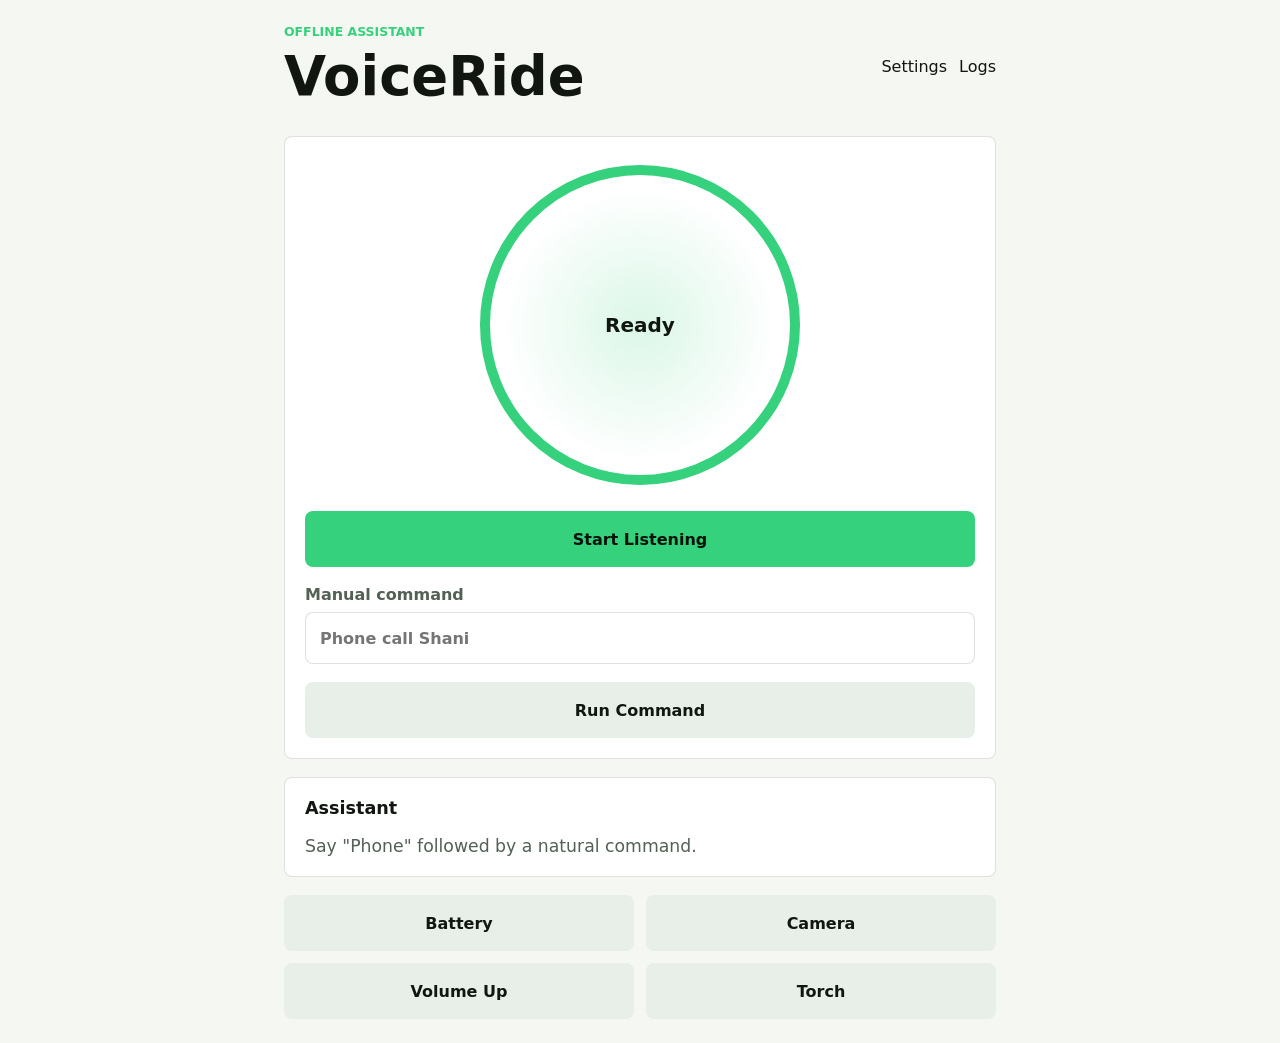
==== templates/index.html @ 1c5b10f2 "3" ====
<!doctype html>
<html lang="en">
  <head>
    <meta charset="utf-8">
    <meta name="viewport" content="width=device-width, initial-scale=1">
    <title>VoiceRide</title>
    <link rel="stylesheet" href="/static/css/styles.css">
  </head>
  <body>
    <main class="app-shell">
      <nav class="top-bar" aria-label="Primary">
        <div>
          <p class="eyebrow">Offline assistant</p>
          <h1>VoiceRide</h1>
        </div>
        <div class="nav-actions">
          <a href="/settings" aria-label="Settings">Settings</a>
          <a href="/logs" aria-label="Logs">Logs</a>
        </div>
      </nav>

      <section class="control-panel" aria-label="Voice assistant control">
        <div class="status-ring" id="statusRing">
          <span id="statusText">Ready</span>
        </div>
        <button class="primary-action" id="listenButton" type="button">Start Listening</button>
        <label class="command-input">
          <span>Manual command</span>
          <input id="commandInput" type="text" placeholder="Phone call Shani">
        </label>
        <button class="secondary-action" id="sendButton" type="button">Run Command</button>
      </section>

      <section class="response-panel" aria-live="polite">
        <h2>Assistant</h2>
        <p id="assistantResponse">Say "Phone" followed by a natural command.</p>
      </section>

      <section class="quick-grid" aria-label="Quick commands">
        <button data-command="battery percentage">Battery</button>
        <button data-command="open camera">Camera</button>
        <button data-command="increase volume">Volume Up</button>
        <button data-command="open torch">Torch</button>
      </section>
    </main>
    <script src="/static/js/app.js"></script>
  </body>
</html>
---- static/css/styles.css ----
:root {
  color-scheme: dark light;
  --bg: #101411;
  --surface: #19211c;
  --surface-alt: #223029;
  --text: #f5f7f2;
  --muted: #b8c3b6;
  --accent: #36d17c;
  --accent-strong: #14a65a;
  --danger: #ff6f61;
  --line: rgba(255, 255, 255, 0.12);
  font-family: Inter, Roboto, system-ui, -apple-system, BlinkMacSystemFont, "Segoe UI", sans-serif;
}

* {
  box-sizing: border-box;
}

body {
  margin: 0;
  background: var(--bg);
  color: var(--text);
}

a {
  color: var(--text);
  text-decoration: none;
}

button,
input,
select {
  font: inherit;
}

.app-shell {
  width: min(760px, 100%);
  min-height: 100vh;
  margin: 0 auto;
  padding: 24px;
}

.top-bar {
  display: flex;
  align-items: center;
  justify-content: space-between;
  gap: 16px;
  margin-bottom: 28px;
}

.top-bar h1 {
  margin: 0;
  font-size: clamp(2rem, 8vw, 3.4rem);
}

.eyebrow {
  margin: 0 0 6px;
  color: var(--accent);
  font-size: 0.78rem;
  font-weight: 700;
  text-transform: uppercase;
}

.nav-actions {
  display: flex;
  gap: 12px;
}

.control-panel,
.response-panel,
.settings-form,
.log-list {
  display: grid;
  gap: 18px;
  padding: 20px;
  background: var(--surface);
  border: 1px solid var(--line);
  border-radius: 8px;
}

.status-ring {
  display: grid;
  place-items: center;
  width: min(72vw, 320px);
  aspect-ratio: 1;
  margin: 8px auto;
  border: 10px solid var(--accent);
  border-radius: 50%;
  background: radial-gradient(circle, rgba(54, 209, 124, 0.18), transparent 65%);
  font-size: 1.25rem;
  font-weight: 800;
}

.status-ring.listening {
  border-color: #5dd7ff;
}

.primary-action,
.secondary-action,
.quick-grid button {
  min-height: 56px;
  border: 0;
  border-radius: 8px;
  cursor: pointer;
  font-weight: 800;
}

.primary-action {
  background: var(--accent);
  color: #07120b;
}

.secondary-action,
.quick-grid button {
  background: var(--surface-alt);
  color: var(--text);
}

.command-input,
.settings-form label {
  display: grid;
  gap: 8px;
  color: var(--muted);
  font-weight: 700;
}

input,
select {
  min-height: 52px;
  border: 1px solid var(--line);
  border-radius: 8px;
  background: #0c110e;
  color: var(--text);
  padding: 0 14px;
}

.response-panel,
.quick-grid,
.settings-form,
.log-list {
  margin-top: 18px;
}

.response-panel h2 {
  margin: 0;
  font-size: 1.1rem;
}

.response-panel p {
  margin: 0;
  color: var(--muted);
  font-size: 1.08rem;
}

.quick-grid {
  display: grid;
  grid-template-columns: repeat(2, minmax(0, 1fr));
  gap: 12px;
}

.toggle {
  grid-template-columns: auto 1fr;
  align-items: center;
}

.toggle input {
  min-height: auto;
  width: 22px;
  height: 22px;
}

.permission-list,
.log-list {
  display: grid;
  gap: 12px;
}

.permission-item,
.log-item {
  padding: 14px;
  background: var(--surface-alt);
  border-radius: 8px;
}

.permission-item p,
.log-item p {
  margin: 5px 0 0;
  color: var(--muted);
}

@media (prefers-color-scheme: light) {
  :root {
    --bg: #f5f7f2;
    --surface: #ffffff;
    --surface-alt: #e8efe8;
    --text: #111611;
    --muted: #536055;
    --line: rgba(0, 0, 0, 0.12);
  }

  input,
  select {
    background: #ffffff;
  }
}
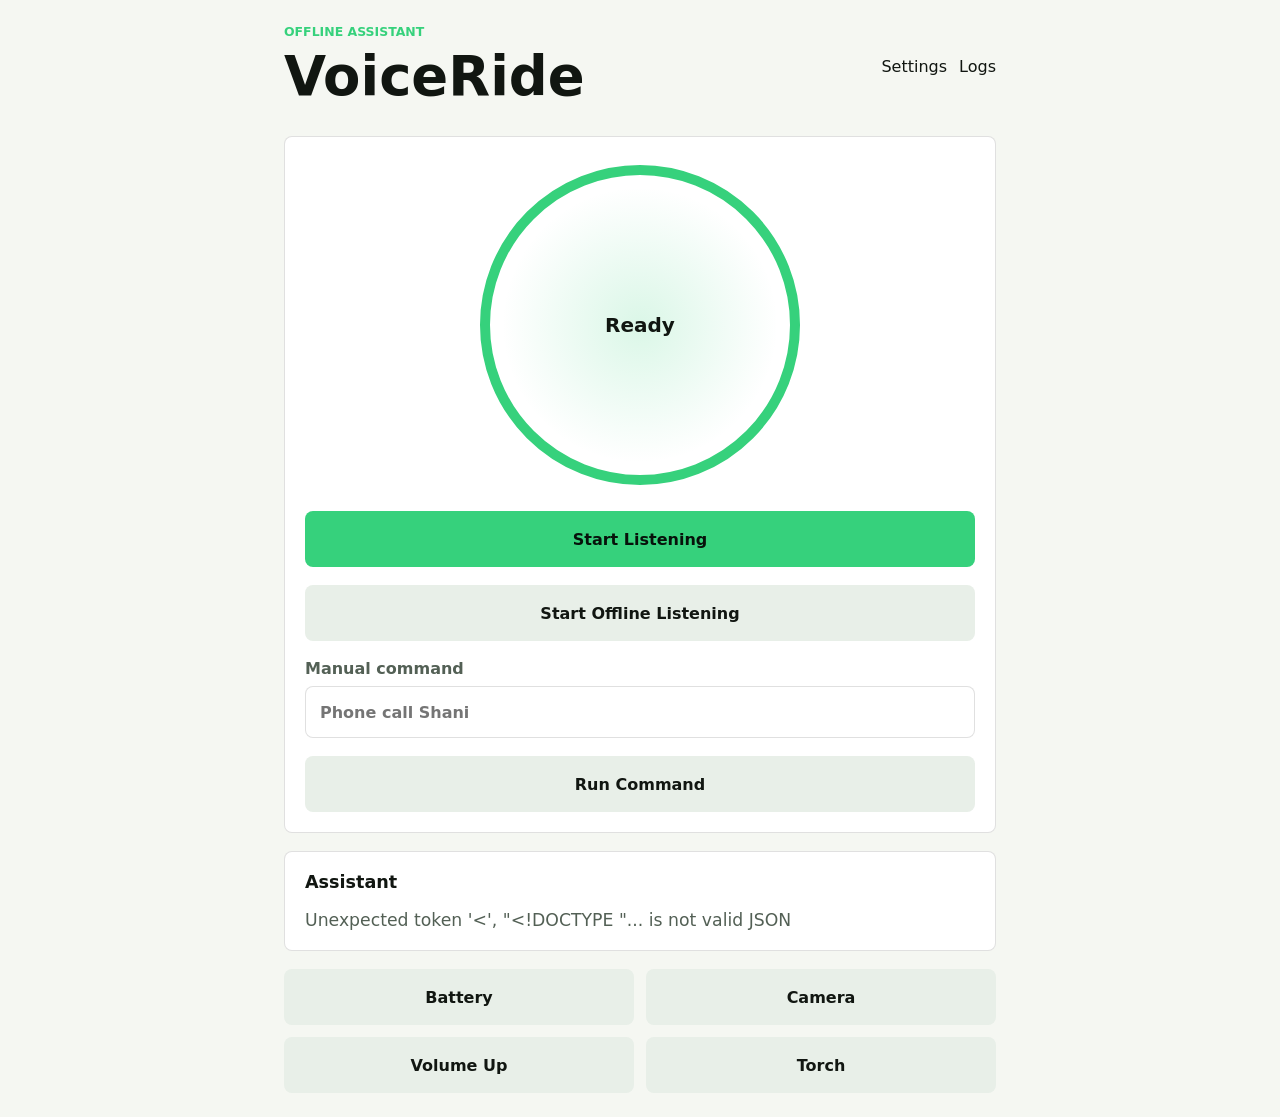
==== commit 80720405: "v 0.1.4" ====
--- a/templates/index.html
+++ b/templates/index.html
@@ -24,6 +24,7 @@
           <span id="statusText">Ready</span>
         </div>
         <button class="primary-action" id="listenButton" type="button">Start Listening</button>
+        <button class="secondary-action" id="offlineListenButton" type="button">Start Offline Listening</button>
         <label class="command-input">
           <span>Manual command</span>
           <input id="commandInput" type="text" placeholder="Phone call Shani">
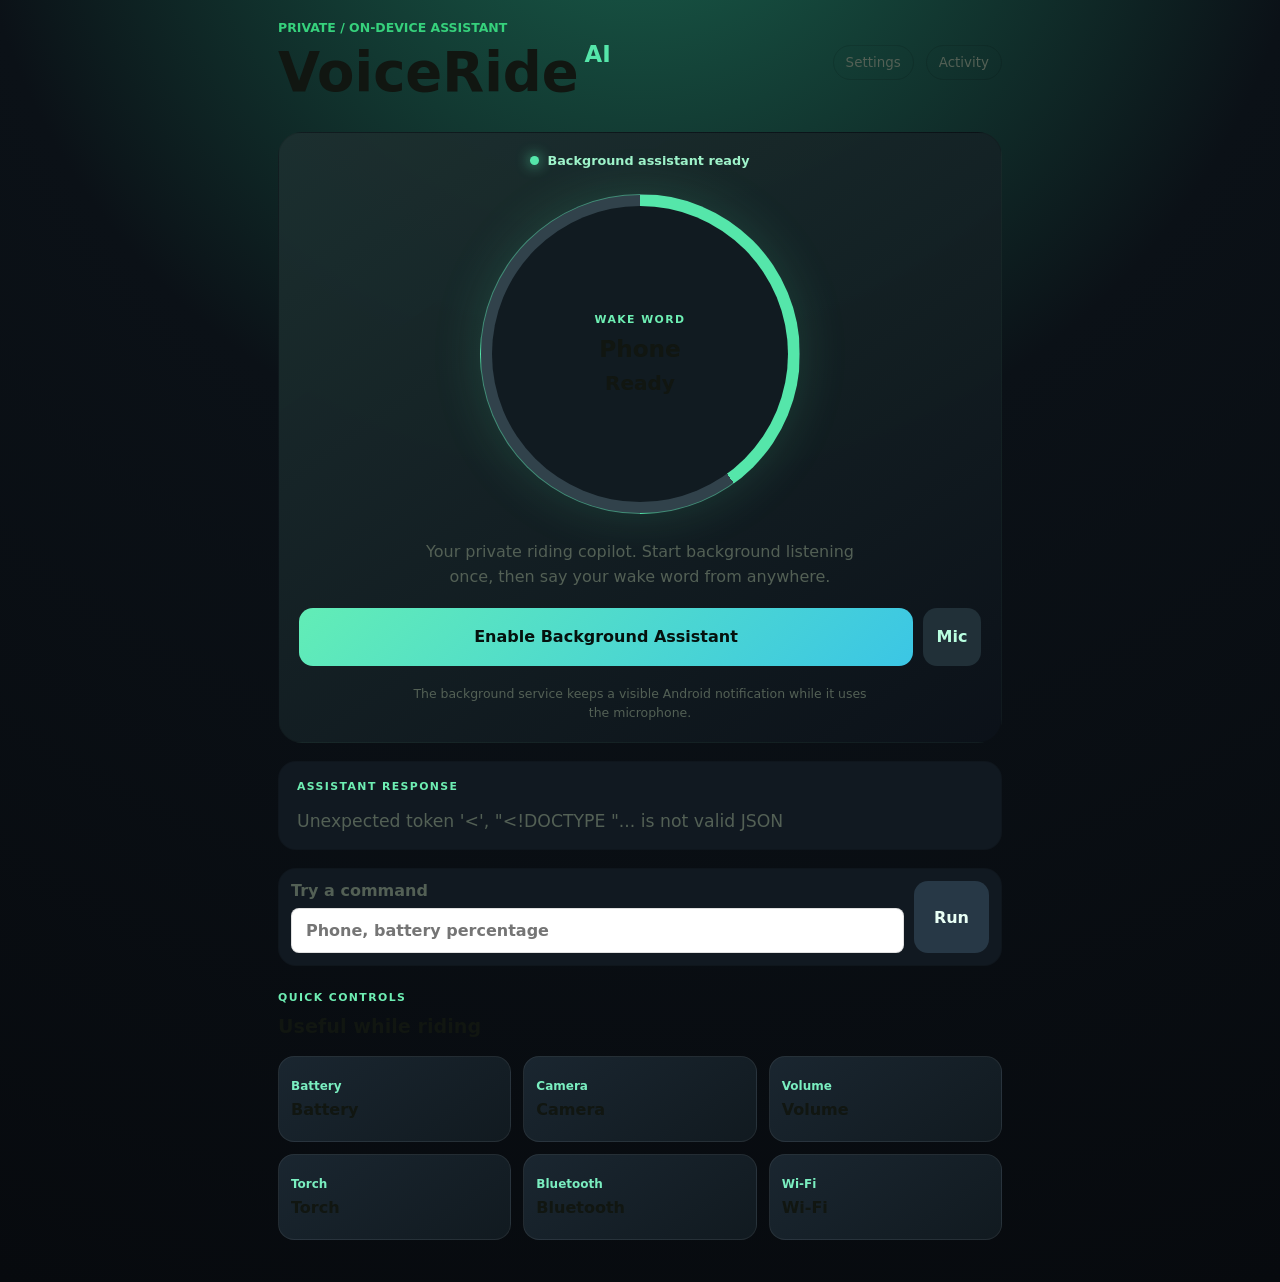
==== commit 17b1a27d: "0.1.5" ====
--- a/templates/index.html
+++ b/templates/index.html
@@ -1,49 +1,9 @@
 <!doctype html>
-<html lang="en">
-  <head>
-    <meta charset="utf-8">
-    <meta name="viewport" content="width=device-width, initial-scale=1">
-    <title>VoiceRide</title>
-    <link rel="stylesheet" href="/static/css/styles.css">
-  </head>
-  <body>
-    <main class="app-shell">
-      <nav class="top-bar" aria-label="Primary">
-        <div>
-          <p class="eyebrow">Offline assistant</p>
-          <h1>VoiceRide</h1>
-        </div>
-        <div class="nav-actions">
-          <a href="/settings" aria-label="Settings">Settings</a>
-          <a href="/logs" aria-label="Logs">Logs</a>
-        </div>
-      </nav>
-
-      <section class="control-panel" aria-label="Voice assistant control">
-        <div class="status-ring" id="statusRing">
-          <span id="statusText">Ready</span>
-        </div>
-        <button class="primary-action" id="listenButton" type="button">Start Listening</button>
-        <button class="secondary-action" id="offlineListenButton" type="button">Start Offline Listening</button>
-        <label class="command-input">
-          <span>Manual command</span>
-          <input id="commandInput" type="text" placeholder="Phone call Shani">
-        </label>
-        <button class="secondary-action" id="sendButton" type="button">Run Command</button>
-      </section>
-
-      <section class="response-panel" aria-live="polite">
-        <h2>Assistant</h2>
-        <p id="assistantResponse">Say "Phone" followed by a natural command.</p>
-      </section>
-
-      <section class="quick-grid" aria-label="Quick commands">
-        <button data-command="battery percentage">Battery</button>
-        <button data-command="open camera">Camera</button>
-        <button data-command="increase volume">Volume Up</button>
-        <button data-command="open torch">Torch</button>
-      </section>
-    </main>
-    <script src="/static/js/app.js"></script>
-  </body>
-</html>
+<html lang="en"><head><meta charset="utf-8"><meta name="viewport" content="width=device-width, initial-scale=1"><title>VoiceRide</title><link rel="stylesheet" href="/static/css/styles.css"></head>
+<body><main class="app-shell">
+<nav class="top-bar"><div><p class="eyebrow">PRIVATE / ON-DEVICE ASSISTANT</p><h1>VoiceRide<span>AI</span></h1></div><div class="nav-actions"><a href="/settings">Settings</a><a href="/logs">Activity</a></div></nav>
+<section class="hero control-panel"><div class="service-pill"><i></i><span id="serviceState">Background assistant ready</span></div><div class="status-ring" id="statusRing"><div class="ring-core"><small>WAKE WORD</small><strong>Phone</strong><span id="statusText">Ready</span></div></div><p class="hero-copy">Your private riding copilot. Start background listening once, then say your wake word from anywhere.</p><div class="action-row"><button class="primary-action" id="offlineListenButton" type="button">Enable Background Assistant</button><button class="icon-action" id="listenButton" type="button" aria-label="One-time listening">Mic</button></div><p class="hint">The background service keeps a visible Android notification while it uses the microphone.</p></section>
+<section class="response-panel" aria-live="polite"><div class="panel-label">ASSISTANT RESPONSE</div><p id="assistantResponse">Say "Phone" followed by a command, for example "Phone turn on torch."</p></section>
+<section class="command-card"><label class="command-input"><span>Try a command</span><input id="commandInput" type="text" placeholder="Phone, battery percentage"></label><button class="send-action" id="sendButton" type="button">Run</button></section>
+<section class="quick-section"><div><p class="panel-label">QUICK CONTROLS</p><h2>Useful while riding</h2></div><div class="quick-grid"><button data-command="battery percentage"><b>Battery</b>Battery</button><button data-command="open camera"><b>Camera</b>Camera</button><button data-command="increase volume"><b>Volume</b>Volume</button><button data-command="open torch"><b>Torch</b>Torch</button><button data-command="open bluetooth"><b>Bluetooth</b>Bluetooth</button><button data-command="open wifi"><b>Wi-Fi</b>Wi-Fi</button></div></section>
+</main><script src="/static/js/app.js"></script></body></html>
--- a/static/css/styles.css
+++ b/static/css/styles.css
@@ -203,3 +203,6 @@
     background: #ffffff;
   }
 }
+
+body{background:radial-gradient(circle at 50% -15%,#1a654f 0,#0b1117 42%,#070a0e 100%);min-height:100vh}
+.app-shell{max-width:760px;padding:20px 18px 42px}.top-bar h1 span{color:#55e6aa;font-size:.42em;margin-left:6px;vertical-align:top}.nav-actions a{padding:9px 12px;border:1px solid var(--line);border-radius:99px;color:var(--muted);font-size:.84rem}.hero{overflow:hidden;text-align:center;background:linear-gradient(145deg,rgba(29,48,48,.94),rgba(12,18,25,.95));border-radius:24px}.service-pill{display:flex;align-items:center;justify-content:center;gap:8px;color:#9ff3ca;font-size:.8rem;font-weight:700}.service-pill i{width:9px;height:9px;border-radius:50%;background:#55e6aa;box-shadow:0 0 14px #55e6aa}.status-ring{border:1px solid rgba(85,230,170,.45);padding:11px;background:conic-gradient(#55e6aa 0 40%,#31424b 40% 100%);box-shadow:0 0 50px rgba(85,230,170,.16)}.ring-core{width:100%;height:100%;border-radius:50%;background:#111b21;display:grid;place-content:center;gap:9px}.ring-core small,.panel-label{font-size:.68rem;font-weight:800;letter-spacing:.13em;color:#6eeeb3}.ring-core strong{font-size:1.45rem}.hero-copy,.hint{margin:0 auto;color:var(--muted);line-height:1.55;max-width:470px}.hint{font-size:.78rem}.action-row{display:grid;grid-template-columns:1fr 58px;gap:10px}.primary-action,.icon-action,.send-action{border:0;border-radius:14px;font-weight:800;cursor:pointer}.primary-action{min-height:58px;background:linear-gradient(135deg,#62edb6,#3bc6e5);color:#05110e}.icon-action{background:#213038;color:#b9ffe0}.response-panel,.command-card{border-radius:18px;background:rgba(20,29,37,.82);border:1px solid var(--line)}.response-panel{padding:18px}.command-card{margin-top:18px;padding:12px;display:grid;grid-template-columns:1fr auto;gap:10px}.command-card input{min-height:45px}.send-action{padding:0 20px;background:#273846;color:#e9fff5}.quick-section{margin-top:25px}.quick-section h2{margin:5px 0 14px;font-size:1.2rem}.quick-grid{grid-template-columns:repeat(3,1fr)}.quick-grid button{min-height:86px;border-radius:16px;text-align:left;padding:12px;background:linear-gradient(145deg,#1a2630,#111a20);border:1px solid rgba(255,255,255,.07)}.quick-grid b{display:block;color:#7aeec0;font-size:.75rem;margin-bottom:7px}.status-ring.listening{animation:pulse 1.3s infinite;border-color:#79edff}@keyframes pulse{50%{transform:scale(1.025);box-shadow:0 0 65px rgba(92,222,255,.35)}}@media(max-width:420px){.quick-grid{grid-template-columns:repeat(2,1fr)}}
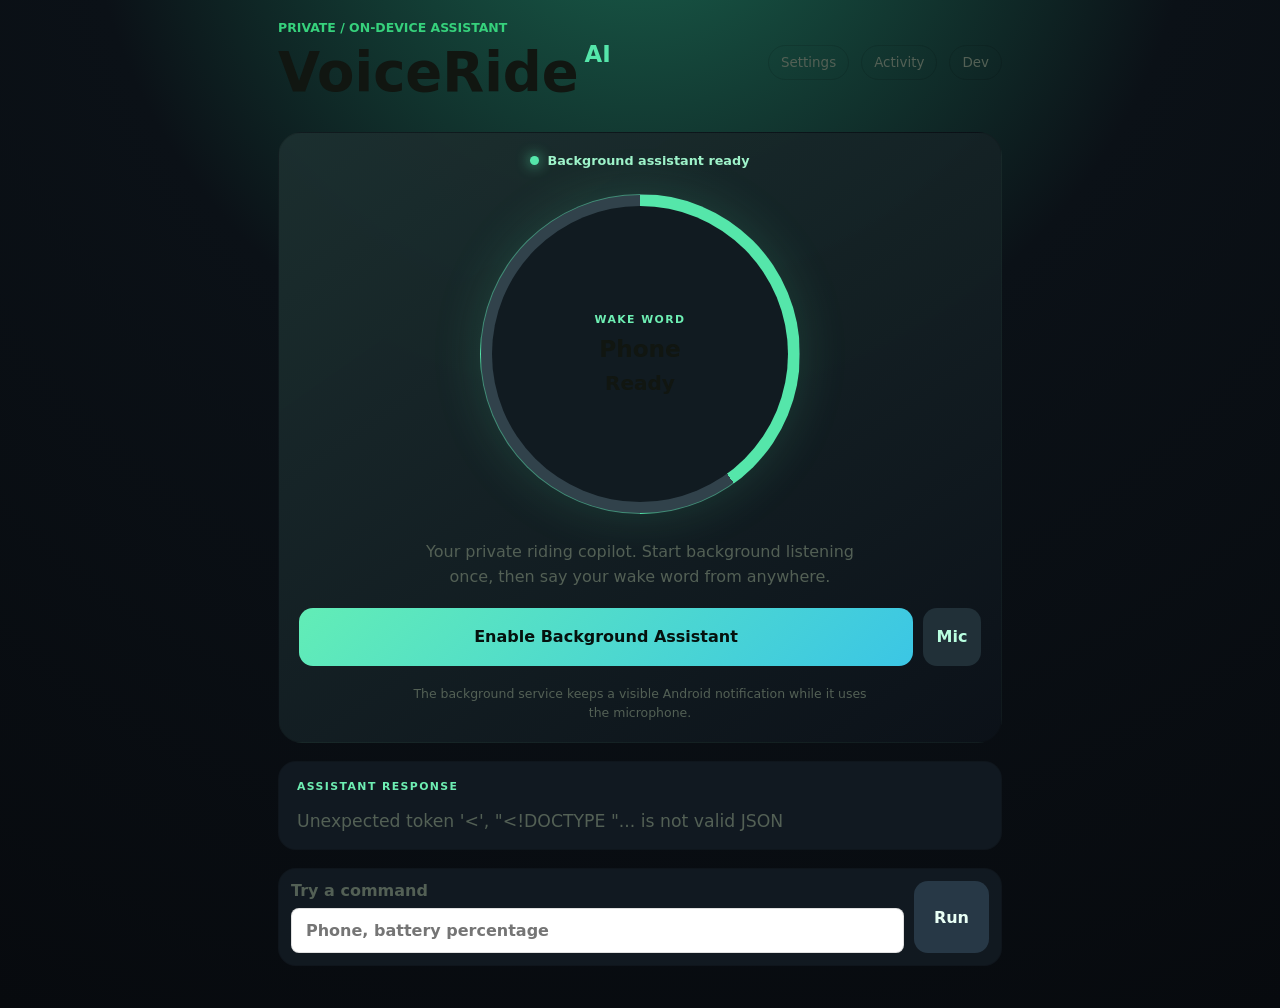
==== commit 1c3625f5: "0.1.6" ====
--- a/templates/index.html
+++ b/templates/index.html
@@ -1,9 +1,8 @@
-<!doctype html>
+﻿<!doctype html>
 <html lang="en"><head><meta charset="utf-8"><meta name="viewport" content="width=device-width, initial-scale=1"><title>VoiceRide</title><link rel="stylesheet" href="/static/css/styles.css"></head>
 <body><main class="app-shell">
-<nav class="top-bar"><div><p class="eyebrow">PRIVATE / ON-DEVICE ASSISTANT</p><h1>VoiceRide<span>AI</span></h1></div><div class="nav-actions"><a href="/settings">Settings</a><a href="/logs">Activity</a></div></nav>
+<nav class="top-bar"><div><p class="eyebrow">PRIVATE / ON-DEVICE ASSISTANT</p><h1>VoiceRide<span>AI</span></h1></div><div class="nav-actions"><a href="/settings">Settings</a><a href="/logs">Activity</a><a href="/developer">Dev</a></div></nav>
 <section class="hero control-panel"><div class="service-pill"><i></i><span id="serviceState">Background assistant ready</span></div><div class="status-ring" id="statusRing"><div class="ring-core"><small>WAKE WORD</small><strong>Phone</strong><span id="statusText">Ready</span></div></div><p class="hero-copy">Your private riding copilot. Start background listening once, then say your wake word from anywhere.</p><div class="action-row"><button class="primary-action" id="offlineListenButton" type="button">Enable Background Assistant</button><button class="icon-action" id="listenButton" type="button" aria-label="One-time listening">Mic</button></div><p class="hint">The background service keeps a visible Android notification while it uses the microphone.</p></section>
 <section class="response-panel" aria-live="polite"><div class="panel-label">ASSISTANT RESPONSE</div><p id="assistantResponse">Say "Phone" followed by a command, for example "Phone turn on torch."</p></section>
 <section class="command-card"><label class="command-input"><span>Try a command</span><input id="commandInput" type="text" placeholder="Phone, battery percentage"></label><button class="send-action" id="sendButton" type="button">Run</button></section>
-<section class="quick-section"><div><p class="panel-label">QUICK CONTROLS</p><h2>Useful while riding</h2></div><div class="quick-grid"><button data-command="battery percentage"><b>Battery</b>Battery</button><button data-command="open camera"><b>Camera</b>Camera</button><button data-command="increase volume"><b>Volume</b>Volume</button><button data-command="open torch"><b>Torch</b>Torch</button><button data-command="open bluetooth"><b>Bluetooth</b>Bluetooth</button><button data-command="open wifi"><b>Wi-Fi</b>Wi-Fi</button></div></section>
-</main><script src="/static/js/app.js"></script></body></html>+</main><script src="/static/js/app.js"></script></body></html>
--- a/static/css/styles.css
+++ b/static/css/styles.css
@@ -205,4 +205,4 @@
 }
 
 body{background:radial-gradient(circle at 50% -15%,#1a654f 0,#0b1117 42%,#070a0e 100%);min-height:100vh}
-.app-shell{max-width:760px;padding:20px 18px 42px}.top-bar h1 span{color:#55e6aa;font-size:.42em;margin-left:6px;vertical-align:top}.nav-actions a{padding:9px 12px;border:1px solid var(--line);border-radius:99px;color:var(--muted);font-size:.84rem}.hero{overflow:hidden;text-align:center;background:linear-gradient(145deg,rgba(29,48,48,.94),rgba(12,18,25,.95));border-radius:24px}.service-pill{display:flex;align-items:center;justify-content:center;gap:8px;color:#9ff3ca;font-size:.8rem;font-weight:700}.service-pill i{width:9px;height:9px;border-radius:50%;background:#55e6aa;box-shadow:0 0 14px #55e6aa}.status-ring{border:1px solid rgba(85,230,170,.45);padding:11px;background:conic-gradient(#55e6aa 0 40%,#31424b 40% 100%);box-shadow:0 0 50px rgba(85,230,170,.16)}.ring-core{width:100%;height:100%;border-radius:50%;background:#111b21;display:grid;place-content:center;gap:9px}.ring-core small,.panel-label{font-size:.68rem;font-weight:800;letter-spacing:.13em;color:#6eeeb3}.ring-core strong{font-size:1.45rem}.hero-copy,.hint{margin:0 auto;color:var(--muted);line-height:1.55;max-width:470px}.hint{font-size:.78rem}.action-row{display:grid;grid-template-columns:1fr 58px;gap:10px}.primary-action,.icon-action,.send-action{border:0;border-radius:14px;font-weight:800;cursor:pointer}.primary-action{min-height:58px;background:linear-gradient(135deg,#62edb6,#3bc6e5);color:#05110e}.icon-action{background:#213038;color:#b9ffe0}.response-panel,.command-card{border-radius:18px;background:rgba(20,29,37,.82);border:1px solid var(--line)}.response-panel{padding:18px}.command-card{margin-top:18px;padding:12px;display:grid;grid-template-columns:1fr auto;gap:10px}.command-card input{min-height:45px}.send-action{padding:0 20px;background:#273846;color:#e9fff5}.quick-section{margin-top:25px}.quick-section h2{margin:5px 0 14px;font-size:1.2rem}.quick-grid{grid-template-columns:repeat(3,1fr)}.quick-grid button{min-height:86px;border-radius:16px;text-align:left;padding:12px;background:linear-gradient(145deg,#1a2630,#111a20);border:1px solid rgba(255,255,255,.07)}.quick-grid b{display:block;color:#7aeec0;font-size:.75rem;margin-bottom:7px}.status-ring.listening{animation:pulse 1.3s infinite;border-color:#79edff}@keyframes pulse{50%{transform:scale(1.025);box-shadow:0 0 65px rgba(92,222,255,.35)}}@media(max-width:420px){.quick-grid{grid-template-columns:repeat(2,1fr)}}+.app-shell{max-width:760px;padding:20px 18px 42px}.top-bar h1 span{color:#55e6aa;font-size:.42em;margin-left:6px;vertical-align:top}.nav-actions a{padding:9px 12px;border:1px solid var(--line);border-radius:99px;color:var(--muted);font-size:.84rem}.hero{overflow:hidden;text-align:center;background:linear-gradient(145deg,rgba(29,48,48,.94),rgba(12,18,25,.95));border-radius:24px}.service-pill{display:flex;align-items:center;justify-content:center;gap:8px;color:#9ff3ca;font-size:.8rem;font-weight:700}.service-pill i{width:9px;height:9px;border-radius:50%;background:#55e6aa;box-shadow:0 0 14px #55e6aa}.status-ring{border:1px solid rgba(85,230,170,.45);padding:11px;background:conic-gradient(#55e6aa 0 40%,#31424b 40% 100%);box-shadow:0 0 50px rgba(85,230,170,.16)}.ring-core{width:100%;height:100%;border-radius:50%;background:#111b21;display:grid;place-content:center;gap:9px}.ring-core small,.panel-label{font-size:.68rem;font-weight:800;letter-spacing:.13em;color:#6eeeb3}.ring-core strong{font-size:1.45rem}.hero-copy,.hint{margin:0 auto;color:var(--muted);line-height:1.55;max-width:470px}.hint{font-size:.78rem}.action-row{display:grid;grid-template-columns:1fr 58px;gap:10px}.primary-action,.icon-action,.send-action{border:0;border-radius:14px;font-weight:800;cursor:pointer}.primary-action{min-height:58px;background:linear-gradient(135deg,#62edb6,#3bc6e5);color:#05110e}.icon-action{background:#213038;color:#b9ffe0}.response-panel,.command-card{border-radius:18px;background:rgba(20,29,37,.82);border:1px solid var(--line)}.response-panel{padding:18px}.command-card{margin-top:18px;padding:12px;display:grid;grid-template-columns:1fr auto;gap:10px}.command-card input{min-height:45px}.send-action{padding:0 20px;background:#273846;color:#e9fff5}.quick-section{margin-top:25px}.quick-section h2{margin:5px 0 14px;font-size:1.2rem}.quick-grid{grid-template-columns:repeat(3,1fr)}.quick-grid button{min-height:86px;border-radius:16px;text-align:left;padding:12px;background:linear-gradient(145deg,#1a2630,#111a20);border:1px solid rgba(255,255,255,.07)}.quick-grid b{display:block;color:#7aeec0;font-size:.75rem;margin-bottom:7px}.status-ring.listening{animation:pulse 1.3s infinite;border-color:#79edff}@keyframes pulse{50%{transform:scale(1.025);box-shadow:0 0 65px rgba(92,222,255,.35)}}@media(max-width:420px){.quick-grid{grid-template-columns:repeat(2,1fr)}}.developer-shell pre{max-height:42vh;overflow:auto;white-space:pre-wrap;color:#bafee0;font-size:.73rem}.diag-row{margin:8px 0;padding:10px;border-radius:10px;background:#1a2931}.diag-row.pass{border-left:3px solid #59f0aa}.diag-row.fail{border-left:3px solid #ff6680}@media(max-height:720px){.top-bar{margin-bottom:12px}.control-panel{gap:10px;padding:14px}.status-ring{width:min(49vw,220px)}.hero-copy,.hint{font-size:.78rem}.response-panel{margin-top:10px}.command-card{margin-top:10px}.app-shell{padding-top:12px}}
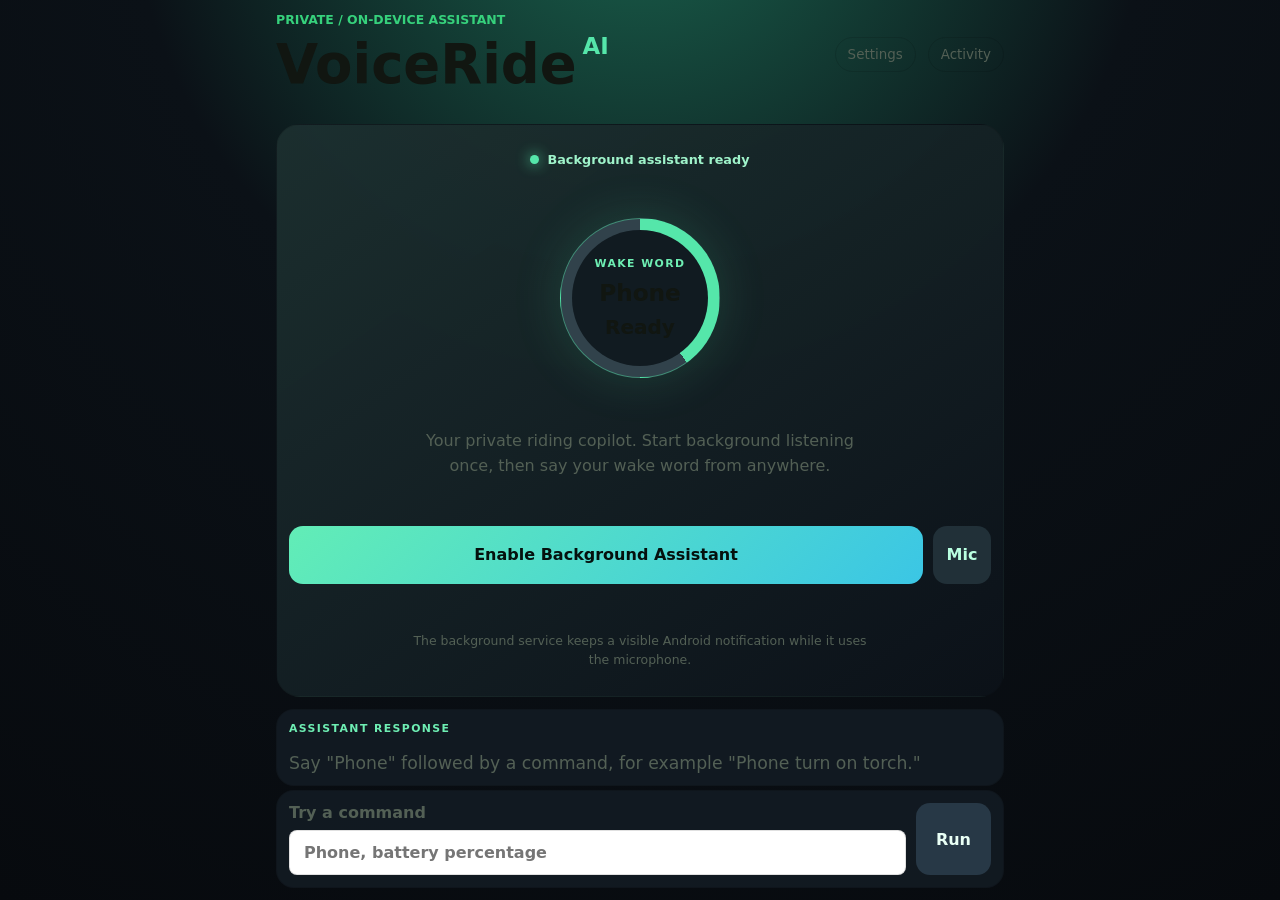
==== commit 0c631c7a: "0.1.9" ====
--- a/templates/index.html
+++ b/templates/index.html
@@ -1,7 +1,7 @@
-﻿<!doctype html>
+<!doctype html>
 <html lang="en"><head><meta charset="utf-8"><meta name="viewport" content="width=device-width, initial-scale=1"><title>VoiceRide</title><link rel="stylesheet" href="/static/css/styles.css"></head>
 <body><main class="app-shell">
-<nav class="top-bar"><div><p class="eyebrow">PRIVATE / ON-DEVICE ASSISTANT</p><h1>VoiceRide<span>AI</span></h1></div><div class="nav-actions"><a href="/settings">Settings</a><a href="/logs">Activity</a><a href="/developer">Dev</a></div></nav>
+<nav class="top-bar"><div><p class="eyebrow">PRIVATE / ON-DEVICE ASSISTANT</p><h1>VoiceRide<span>AI</span></h1></div><div class="nav-actions"><a href="/settings">Settings</a><a href="/logs">Activity</a></div></nav>
 <section class="hero control-panel"><div class="service-pill"><i></i><span id="serviceState">Background assistant ready</span></div><div class="status-ring" id="statusRing"><div class="ring-core"><small>WAKE WORD</small><strong>Phone</strong><span id="statusText">Ready</span></div></div><p class="hero-copy">Your private riding copilot. Start background listening once, then say your wake word from anywhere.</p><div class="action-row"><button class="primary-action" id="offlineListenButton" type="button">Enable Background Assistant</button><button class="icon-action" id="listenButton" type="button" aria-label="One-time listening">Mic</button></div><p class="hint">The background service keeps a visible Android notification while it uses the microphone.</p></section>
 <section class="response-panel" aria-live="polite"><div class="panel-label">ASSISTANT RESPONSE</div><p id="assistantResponse">Say "Phone" followed by a command, for example "Phone turn on torch."</p></section>
 <section class="command-card"><label class="command-input"><span>Try a command</span><input id="commandInput" type="text" placeholder="Phone, battery percentage"></label><button class="send-action" id="sendButton" type="button">Run</button></section>
--- a/static/css/styles.css
+++ b/static/css/styles.css
@@ -206,3 +206,68 @@
 
 body{background:radial-gradient(circle at 50% -15%,#1a654f 0,#0b1117 42%,#070a0e 100%);min-height:100vh}
 .app-shell{max-width:760px;padding:20px 18px 42px}.top-bar h1 span{color:#55e6aa;font-size:.42em;margin-left:6px;vertical-align:top}.nav-actions a{padding:9px 12px;border:1px solid var(--line);border-radius:99px;color:var(--muted);font-size:.84rem}.hero{overflow:hidden;text-align:center;background:linear-gradient(145deg,rgba(29,48,48,.94),rgba(12,18,25,.95));border-radius:24px}.service-pill{display:flex;align-items:center;justify-content:center;gap:8px;color:#9ff3ca;font-size:.8rem;font-weight:700}.service-pill i{width:9px;height:9px;border-radius:50%;background:#55e6aa;box-shadow:0 0 14px #55e6aa}.status-ring{border:1px solid rgba(85,230,170,.45);padding:11px;background:conic-gradient(#55e6aa 0 40%,#31424b 40% 100%);box-shadow:0 0 50px rgba(85,230,170,.16)}.ring-core{width:100%;height:100%;border-radius:50%;background:#111b21;display:grid;place-content:center;gap:9px}.ring-core small,.panel-label{font-size:.68rem;font-weight:800;letter-spacing:.13em;color:#6eeeb3}.ring-core strong{font-size:1.45rem}.hero-copy,.hint{margin:0 auto;color:var(--muted);line-height:1.55;max-width:470px}.hint{font-size:.78rem}.action-row{display:grid;grid-template-columns:1fr 58px;gap:10px}.primary-action,.icon-action,.send-action{border:0;border-radius:14px;font-weight:800;cursor:pointer}.primary-action{min-height:58px;background:linear-gradient(135deg,#62edb6,#3bc6e5);color:#05110e}.icon-action{background:#213038;color:#b9ffe0}.response-panel,.command-card{border-radius:18px;background:rgba(20,29,37,.82);border:1px solid var(--line)}.response-panel{padding:18px}.command-card{margin-top:18px;padding:12px;display:grid;grid-template-columns:1fr auto;gap:10px}.command-card input{min-height:45px}.send-action{padding:0 20px;background:#273846;color:#e9fff5}.quick-section{margin-top:25px}.quick-section h2{margin:5px 0 14px;font-size:1.2rem}.quick-grid{grid-template-columns:repeat(3,1fr)}.quick-grid button{min-height:86px;border-radius:16px;text-align:left;padding:12px;background:linear-gradient(145deg,#1a2630,#111a20);border:1px solid rgba(255,255,255,.07)}.quick-grid b{display:block;color:#7aeec0;font-size:.75rem;margin-bottom:7px}.status-ring.listening{animation:pulse 1.3s infinite;border-color:#79edff}@keyframes pulse{50%{transform:scale(1.025);box-shadow:0 0 65px rgba(92,222,255,.35)}}@media(max-width:420px){.quick-grid{grid-template-columns:repeat(2,1fr)}}.developer-shell pre{max-height:42vh;overflow:auto;white-space:pre-wrap;color:#bafee0;font-size:.73rem}.diag-row{margin:8px 0;padding:10px;border-radius:10px;background:#1a2931}.diag-row.pass{border-left:3px solid #59f0aa}.diag-row.fail{border-left:3px solid #ff6680}@media(max-height:720px){.top-bar{margin-bottom:12px}.control-panel{gap:10px;padding:14px}.status-ring{width:min(49vw,220px)}.hero-copy,.hint{font-size:.78rem}.response-panel{margin-top:10px}.command-card{margin-top:10px}.app-shell{padding-top:12px}}
+
+/* Ensure the application is 100% viewport-height and fits exactly on one page without scrolling */
+html, body {
+  margin: 0;
+  padding: 0;
+  width: 100%;
+  height: 100dvh;
+  overflow: hidden;
+}
+
+.app-shell {
+  height: 100dvh;
+  display: flex;
+  flex-direction: column;
+  justify-content: space-between;
+  padding: 12px 16px;
+  overflow: hidden;
+  box-sizing: border-box;
+}
+
+.control-panel.hero {
+  flex: 1;
+  display: flex;
+  flex-direction: column;
+  justify-content: space-around;
+  padding: 12px;
+  margin-bottom: 8px;
+  overflow: hidden;
+}
+
+.status-ring {
+  width: min(22vh, 160px) !important;
+  height: min(22vh, 160px) !important;
+  margin: 4px auto !important;
+}
+
+.response-panel {
+  margin-top: 4px !important;
+  padding: 12px !important;
+  max-height: 16vh;
+  overflow-y: auto;
+}
+
+.command-card {
+  margin-top: 4px !important;
+}
+
+/* Allow settings form and logs list to scroll internally, keeping the top bar fixed */
+.settings-form, .log-list {
+  flex: 1;
+  overflow-y: auto;
+  padding-bottom: 24px;
+}
+
+@media (max-height: 650px) {
+  .hero-copy, .hint {
+    display: none !important;
+  }
+  .top-bar {
+    margin-bottom: 4px !important;
+  }
+  .app-shell {
+    padding: 8px 12px;
+  }
+}
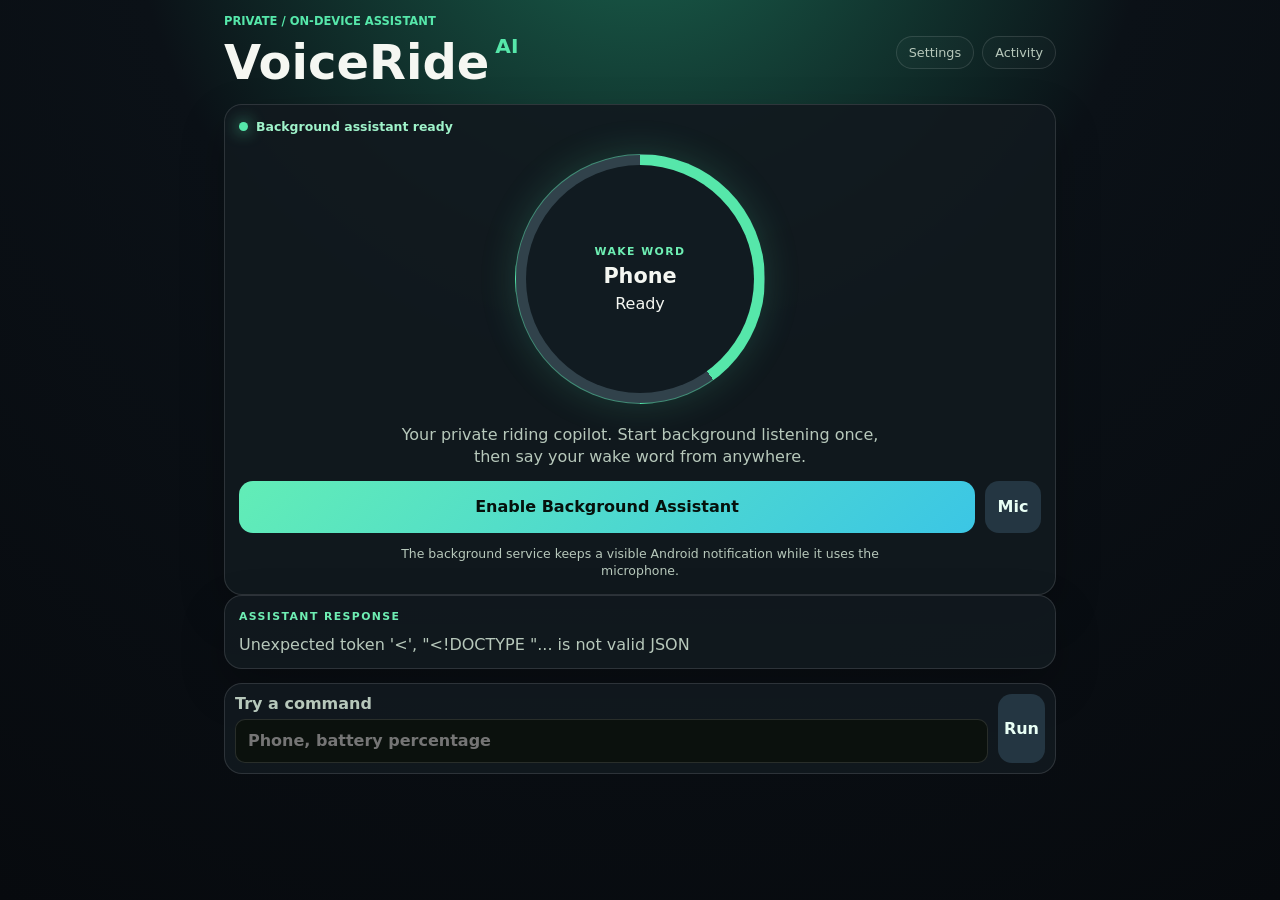
==== commit de0ea85a: "0.2.1" ====
--- a/templates/index.html
+++ b/templates/index.html
@@ -1,4 +1,4 @@
-<!doctype html>
+﻿<!doctype html>
 <html lang="en"><head><meta charset="utf-8"><meta name="viewport" content="width=device-width, initial-scale=1"><title>VoiceRide</title><link rel="stylesheet" href="/static/css/styles.css"></head>
 <body><main class="app-shell">
 <nav class="top-bar"><div><p class="eyebrow">PRIVATE / ON-DEVICE ASSISTANT</p><h1>VoiceRide<span>AI</span></h1></div><div class="nav-actions"><a href="/settings">Settings</a><a href="/logs">Activity</a></div></nav>
--- a/static/css/styles.css
+++ b/static/css/styles.css
@@ -1,273 +1,234 @@
 :root {
   color-scheme: dark light;
-  --bg: #101411;
-  --surface: #19211c;
-  --surface-alt: #223029;
+  --bg: #0b1117;
+  --surface: rgba(18, 26, 31, 0.92);
+  --surface-alt: rgba(25, 35, 42, 0.92);
   --text: #f5f7f2;
-  --muted: #b8c3b6;
-  --accent: #36d17c;
-  --accent-strong: #14a65a;
-  --danger: #ff6f61;
+  --muted: #b7c8bb;
+  --accent: #56e7aa;
+  --accent-strong: #1ca565;
   --line: rgba(255, 255, 255, 0.12);
+  --shadow: 0 18px 45px rgba(0, 0, 0, 0.24);
   font-family: Inter, Roboto, system-ui, -apple-system, BlinkMacSystemFont, "Segoe UI", sans-serif;
 }
 
-* {
-  box-sizing: border-box;
+body[data-theme="light"] {
+  --bg: #f4f7f2;
+  --surface: #ffffff;
+  --surface-alt: #e7efe8;
+  --text: #121712;
+  --muted: #536055;
+  --line: rgba(0, 0, 0, 0.12);
+  --shadow: 0 12px 28px rgba(28, 72, 48, 0.18);
 }
 
+* { box-sizing: border-box; }
 body {
   margin: 0;
-  background: var(--bg);
+  min-height: 100dvh;
+  background: radial-gradient(circle at 50% -15%, #1a654f 0, #0b1117 42%, #070a0e 100%);
   color: var(--text);
 }
-
-a {
-  color: var(--text);
-  text-decoration: none;
-}
-
-button,
-input,
-select {
-  font: inherit;
-}
-
+body[data-theme="light"] {
+  background: radial-gradient(circle at 50% -15%, #d2f5df 0, #f4f7f2 42%, #f4f7f2 100%);
+}
+a { color: inherit; text-decoration: none; }
+button, input, select { font: inherit; }
 .app-shell {
-  width: min(760px, 100%);
-  min-height: 100vh;
+  width: min(100%, 860px);
   margin: 0 auto;
-  padding: 24px;
-}
-
+  padding: 14px 14px 22px;
+}
 .top-bar {
   display: flex;
   align-items: center;
   justify-content: space-between;
-  gap: 16px;
-  margin-bottom: 28px;
-}
-
+  gap: 12px;
+  margin-bottom: 14px;
+}
 .top-bar h1 {
   margin: 0;
-  font-size: clamp(2rem, 8vw, 3.4rem);
-}
-
+  font-size: clamp(1.8rem, 7vw, 3rem);
+}
+.top-bar h1 span { color: var(--accent); font-size: 0.42em; margin-left: 6px; vertical-align: top; }
 .eyebrow {
   margin: 0 0 6px;
   color: var(--accent);
-  font-size: 0.78rem;
-  font-weight: 700;
+  font-size: 0.72rem;
+  font-weight: 800;
   text-transform: uppercase;
 }
-
 .nav-actions {
   display: flex;
-  gap: 12px;
-}
-
+  flex-wrap: wrap;
+  gap: 8px;
+}
+.nav-actions a {
+  padding: 8px 12px;
+  border: 1px solid var(--line);
+  border-radius: 999px;
+  color: var(--muted);
+  font-size: 0.8rem;
+  background: rgba(255, 255, 255, 0.02);
+}
 .control-panel,
 .response-panel,
 .settings-form,
 .log-list {
   display: grid;
-  gap: 18px;
-  padding: 20px;
+  gap: 12px;
+  padding: 14px;
   background: var(--surface);
   border: 1px solid var(--line);
-  border-radius: 8px;
-}
-
+  border-radius: 18px;
+  box-shadow: var(--shadow);
+}
+.hero { text-align: center; }
+.service-pill {
+  display: inline-flex;
+  align-items: center;
+  gap: 8px;
+  color: #9ff3ca;
+  font-size: 0.78rem;
+  font-weight: 700;
+}
+.service-pill i {
+  width: 9px;
+  height: 9px;
+  border-radius: 50%;
+  background: var(--accent);
+  box-shadow: 0 0 16px var(--accent);
+}
 .status-ring {
   display: grid;
   place-items: center;
-  width: min(72vw, 320px);
+  width: min(62vw, 250px);
   aspect-ratio: 1;
   margin: 8px auto;
-  border: 10px solid var(--accent);
+  padding: 10px;
+  border: 1px solid rgba(85, 230, 170, 0.45);
   border-radius: 50%;
-  background: radial-gradient(circle, rgba(54, 209, 124, 0.18), transparent 65%);
-  font-size: 1.25rem;
+  background: conic-gradient(var(--accent) 0 40%, #31424b 40% 100%);
+  box-shadow: 0 0 36px rgba(85, 230, 170, 0.18);
+}
+.ring-core {
+  width: 100%;
+  height: 100%;
+  border-radius: 50%;
+  background: #111b21;
+  display: grid;
+  place-content: center;
+  gap: 6px;
+}
+.ring-core small, .panel-label {
+  font-size: 0.68rem;
   font-weight: 800;
-}
-
-.status-ring.listening {
-  border-color: #5dd7ff;
-}
-
+  letter-spacing: 0.13em;
+  color: #6eeeb3;
+}
+.ring-core strong { font-size: 1.3rem; }
+.hero-copy, .hint {
+  margin: 0 auto;
+  color: var(--muted);
+  line-height: 1.4;
+  max-width: 480px;
+}
+.hint { font-size: 0.78rem; }
+.action-row {
+  display: grid;
+  grid-template-columns: 1fr 56px;
+  gap: 10px;
+}
 .primary-action,
-.secondary-action,
-.quick-grid button {
-  min-height: 56px;
+.icon-action,
+.send-action,
+.secondary-action {
+  min-height: 52px;
   border: 0;
-  border-radius: 8px;
+  border-radius: 14px;
   cursor: pointer;
   font-weight: 800;
 }
-
-.primary-action {
-  background: var(--accent);
-  color: #07120b;
-}
-
-.secondary-action,
-.quick-grid button {
-  background: var(--surface-alt);
-  color: var(--text);
-}
-
+.primary-action,
+.icon-action,
+.send-action {
+  color: #06110c;
+}
+.primary-action { background: linear-gradient(135deg, #62edb6, #3bc6e5); }
+.icon-action,
+.send-action { background: #243642; color: #e9fff5; }
+.response-panel,
+.command-card {
+  border-radius: 18px;
+  background: var(--surface);
+  border: 1px solid var(--line);
+}
+.response-panel { padding: 14px; }
+.command-card {
+  margin-top: 14px;
+  padding: 10px;
+  display: grid;
+  grid-template-columns: minmax(0, 1fr) auto;
+  gap: 10px;
+}
 .command-input,
 .settings-form label {
   display: grid;
-  gap: 8px;
+  gap: 6px;
   color: var(--muted);
   font-weight: 700;
 }
-
 input,
 select {
-  min-height: 52px;
-  border: 1px solid var(--line);
-  border-radius: 8px;
-  background: #0c110e;
+  min-height: 44px;
+  border: 1px solid var(--line);
+  border-radius: 10px;
+  background: #0b110d;
   color: var(--text);
-  padding: 0 14px;
-}
-
-.response-panel,
-.quick-grid,
-.settings-form,
-.log-list {
-  margin-top: 18px;
-}
-
-.response-panel h2 {
-  margin: 0;
-  font-size: 1.1rem;
-}
-
-.response-panel p {
-  margin: 0;
-  color: var(--muted);
-  font-size: 1.08rem;
-}
-
-.quick-grid {
-  display: grid;
-  grid-template-columns: repeat(2, minmax(0, 1fr));
-  gap: 12px;
-}
-
-.toggle {
-  grid-template-columns: auto 1fr;
-  align-items: center;
-}
-
-.toggle input {
-  min-height: auto;
-  width: 22px;
-  height: 22px;
-}
-
-.permission-list,
-.log-list {
-  display: grid;
-  gap: 12px;
-}
-
-.permission-item,
-.log-item {
-  padding: 14px;
-  background: var(--surface-alt);
-  border-radius: 8px;
-}
-
+  padding: 0 12px;
+}
+body[data-theme="light"] input,
+body[data-theme="light"] select {
+  background: white;
+}
+.response-panel p,
 .permission-item p,
 .log-item p {
-  margin: 5px 0 0;
-  color: var(--muted);
-}
-
-@media (prefers-color-scheme: light) {
-  :root {
-    --bg: #f5f7f2;
-    --surface: #ffffff;
-    --surface-alt: #e8efe8;
-    --text: #111611;
-    --muted: #536055;
-    --line: rgba(0, 0, 0, 0.12);
-  }
-
-  input,
-  select {
-    background: #ffffff;
-  }
-}
-
-body{background:radial-gradient(circle at 50% -15%,#1a654f 0,#0b1117 42%,#070a0e 100%);min-height:100vh}
-.app-shell{max-width:760px;padding:20px 18px 42px}.top-bar h1 span{color:#55e6aa;font-size:.42em;margin-left:6px;vertical-align:top}.nav-actions a{padding:9px 12px;border:1px solid var(--line);border-radius:99px;color:var(--muted);font-size:.84rem}.hero{overflow:hidden;text-align:center;background:linear-gradient(145deg,rgba(29,48,48,.94),rgba(12,18,25,.95));border-radius:24px}.service-pill{display:flex;align-items:center;justify-content:center;gap:8px;color:#9ff3ca;font-size:.8rem;font-weight:700}.service-pill i{width:9px;height:9px;border-radius:50%;background:#55e6aa;box-shadow:0 0 14px #55e6aa}.status-ring{border:1px solid rgba(85,230,170,.45);padding:11px;background:conic-gradient(#55e6aa 0 40%,#31424b 40% 100%);box-shadow:0 0 50px rgba(85,230,170,.16)}.ring-core{width:100%;height:100%;border-radius:50%;background:#111b21;display:grid;place-content:center;gap:9px}.ring-core small,.panel-label{font-size:.68rem;font-weight:800;letter-spacing:.13em;color:#6eeeb3}.ring-core strong{font-size:1.45rem}.hero-copy,.hint{margin:0 auto;color:var(--muted);line-height:1.55;max-width:470px}.hint{font-size:.78rem}.action-row{display:grid;grid-template-columns:1fr 58px;gap:10px}.primary-action,.icon-action,.send-action{border:0;border-radius:14px;font-weight:800;cursor:pointer}.primary-action{min-height:58px;background:linear-gradient(135deg,#62edb6,#3bc6e5);color:#05110e}.icon-action{background:#213038;color:#b9ffe0}.response-panel,.command-card{border-radius:18px;background:rgba(20,29,37,.82);border:1px solid var(--line)}.response-panel{padding:18px}.command-card{margin-top:18px;padding:12px;display:grid;grid-template-columns:1fr auto;gap:10px}.command-card input{min-height:45px}.send-action{padding:0 20px;background:#273846;color:#e9fff5}.quick-section{margin-top:25px}.quick-section h2{margin:5px 0 14px;font-size:1.2rem}.quick-grid{grid-template-columns:repeat(3,1fr)}.quick-grid button{min-height:86px;border-radius:16px;text-align:left;padding:12px;background:linear-gradient(145deg,#1a2630,#111a20);border:1px solid rgba(255,255,255,.07)}.quick-grid b{display:block;color:#7aeec0;font-size:.75rem;margin-bottom:7px}.status-ring.listening{animation:pulse 1.3s infinite;border-color:#79edff}@keyframes pulse{50%{transform:scale(1.025);box-shadow:0 0 65px rgba(92,222,255,.35)}}@media(max-width:420px){.quick-grid{grid-template-columns:repeat(2,1fr)}}.developer-shell pre{max-height:42vh;overflow:auto;white-space:pre-wrap;color:#bafee0;font-size:.73rem}.diag-row{margin:8px 0;padding:10px;border-radius:10px;background:#1a2931}.diag-row.pass{border-left:3px solid #59f0aa}.diag-row.fail{border-left:3px solid #ff6680}@media(max-height:720px){.top-bar{margin-bottom:12px}.control-panel{gap:10px;padding:14px}.status-ring{width:min(49vw,220px)}.hero-copy,.hint{font-size:.78rem}.response-panel{margin-top:10px}.command-card{margin-top:10px}.app-shell{padding-top:12px}}
-
-/* Ensure the application is 100% viewport-height and fits exactly on one page without scrolling */
-html, body {
   margin: 0;
-  padding: 0;
-  width: 100%;
-  height: 100dvh;
-  overflow: hidden;
-}
-
-.app-shell {
-  height: 100dvh;
-  display: flex;
-  flex-direction: column;
-  justify-content: space-between;
-  padding: 12px 16px;
-  overflow: hidden;
-  box-sizing: border-box;
-}
-
-.control-panel.hero {
-  flex: 1;
-  display: flex;
-  flex-direction: column;
-  justify-content: space-around;
-  padding: 12px;
-  margin-bottom: 8px;
-  overflow: hidden;
-}
-
-.status-ring {
-  width: min(22vh, 160px) !important;
-  height: min(22vh, 160px) !important;
-  margin: 4px auto !important;
-}
-
-.response-panel {
-  margin-top: 4px !important;
-  padding: 12px !important;
-  max-height: 16vh;
-  overflow-y: auto;
-}
-
-.command-card {
-  margin-top: 4px !important;
-}
-
-/* Allow settings form and logs list to scroll internally, keeping the top bar fixed */
-.settings-form, .log-list {
-  flex: 1;
-  overflow-y: auto;
-  padding-bottom: 24px;
-}
-
-@media (max-height: 650px) {
-  .hero-copy, .hint {
-    display: none !important;
-  }
-  .top-bar {
-    margin-bottom: 4px !important;
-  }
-  .app-shell {
-    padding: 8px 12px;
-  }
-}
+  color: var(--muted);
+}
+.quick-grid {
+  display: grid;
+  grid-template-columns: repeat(3, minmax(0, 1fr));
+  gap: 10px;
+}
+.quick-grid button {
+  min-height: 78px;
+  border-radius: 14px;
+  padding: 11px;
+  text-align: left;
+  background: linear-gradient(145deg, #1a2630, #111a20);
+  color: var(--text);
+  border: 1px solid rgba(255, 255, 255, 0.08);
+}
+.quick-grid b { display:block; color:#7cecc0; font-size:0.74rem; margin-bottom:6px; }
+.status-ring.listening { animation: pulse 1.2s infinite; border-color: #79edff; }
+@keyframes pulse { 50% { transform: scale(1.02); box-shadow: 0 0 55px rgba(92, 222, 255, 0.35); } }
+.toggle { grid-template-columns: auto 1fr; align-items: center; }
+.toggle input { width: 20px; height: 20px; min-height: auto; }
+.permission-list,
+.log-list { display:grid; gap:10px; }
+.permission-item,
+.log-item { padding: 12px; background: var(--surface-alt); border-radius: 12px; }
+.developer-shell pre { max-height: 42vh; overflow: auto; white-space: pre-wrap; }
+@media (max-width: 600px) {
+  .top-bar { align-items: flex-start; flex-direction: column; }
+  .nav-actions { width: 100%; }
+  .quick-grid { grid-template-columns: repeat(2, minmax(0, 1fr)); }
+}
+@media (max-width: 420px) {
+  .app-shell { padding: 10px 10px 18px; }
+  .action-row { grid-template-columns: 1fr; }
+  .command-card { grid-template-columns: 1fr; }
+  .quick-grid { grid-template-columns: 1fr; }
+}
